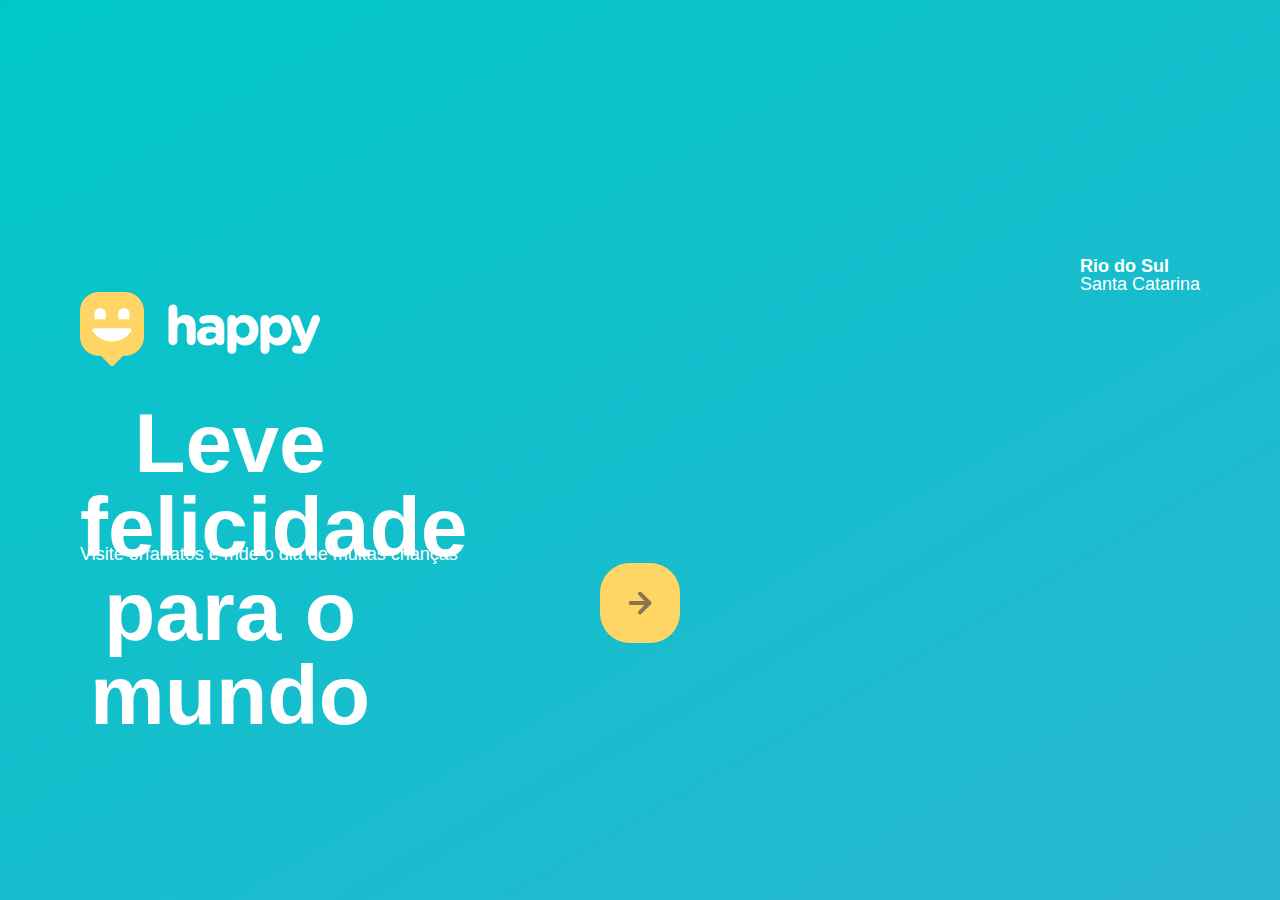
==== index.html @ 0e7934d8 "'initial'" ====
<!DOCTYPE html>
<html lang="pt-br">
<head>
    <meta charset="UTF-8">
    <meta name="viewport" content="width=device-width, initial-scale=1.0">
    <title>Happy</title>

    <link rel="icon" href="./public/images/logo-icon.png">

    <link rel="stylesheet" href="./public/css/main.css">
    <link rel="stylesheet" href="./public/css/animation.css">
    <link rel="stylesheet" href="./public/css/page-landing.css">

    <link href="https://fonts.googleapis.com/css2?family=Nunito+Sans:wght@400;600;800&display=swap" rel="stylesheet">

</head>

<body>
    <div id="page-langind">
        <div id="container">
            <header>
                <img 
                class = "animate-up"
                id = "logo"
                src="./public/images/logo.svg" alt="Logomarca da Happy">
        
                <div class = "location animate-up">
                    <strong>Rio do Sul</strong>
                    <p>Santa Catarina</p>
                </div>
            </header>
        
            <main>
                <h1 class = "animate-up">Leve felicidade para o mundo</h1>
            </main>
        
            <section class = "visit">
                <p class = "animate-up" >Visite orfanatos e mde o dia de muitas crianças</p>
                <a href="#" title="visite os orfanatos" class = "animate-up" >
                    <img src="./public/images/arrow.svg" alt="Ir para o mapa"></a>
            </section>
             
            </header>
        </div>
    </div>
</body>
</html>
---- public/css/main.css ----
*{
    margin: 0;
    padding: 0;
}

body{
    height: 100vh;
    color: white;
}

:root{
    font-size: 62.5%;
}

body,
input, 
button, 
textarea {
    font: 400 1.8rem/1 'Nunito', sans-serif;
}





/* Animações */
---- public/css/animation.css ----
@keyframes Up{
    from {
        opacity: 0;
        transform: translateY(16px);
    }

    to{
        opacity: 1;
        transform: translateY(0);
    }
}

.animate-up {
    animation-name: up;
    animation-duration: 300ms;
    animation-fill-mode: backwards;
}
---- public/css/page-landing.css ----
#page-langind {
    background: linear-gradient(329.54deg, #29b6d1 0%, #00c7c7 100%) no-repeat;

    text-align: center;
    min-height: 100vh;

    display: flex;
}

#container {
    margin: auto;

    width: min(90%, 112rem);
}

.location, 
h1, 
.visit p {
    height: 16vh;
}

#logo {
    animation-delay: 50ms;
}

.location{
    animation-delay: 100ms;
}

main h1 {
    animation-delay: 150ms;
    font-size: clamp(4rem, 8vw, 8.4rem);
}

.visit p {
    animation-delay: 200ms;
}

.visit a {
    width: 8rem;
    height: 8rem;
    background: #ffd666;

    border: none;
    border-radius: 3rem;

    display:flex;
    align-items: center;
    justify-content: center;

    margin:auto;

    transition: background .200ms;

    animation-delay: 250ms;
}



.visit a:hover{
    background: #96feff;
}

/*Desktop version*/

@media (min-width: 760px) {
    header{
        display: flex;
        align-items: center;
        justify-content: space-between;
    }
    .location h1, .visit p {
        height: initial;
        text-align: initial;
    }
    .location {
        text-align:initial;
    }
    main h1{
        font-weight: bold;

        width: min(300px, 80%);
    }
}
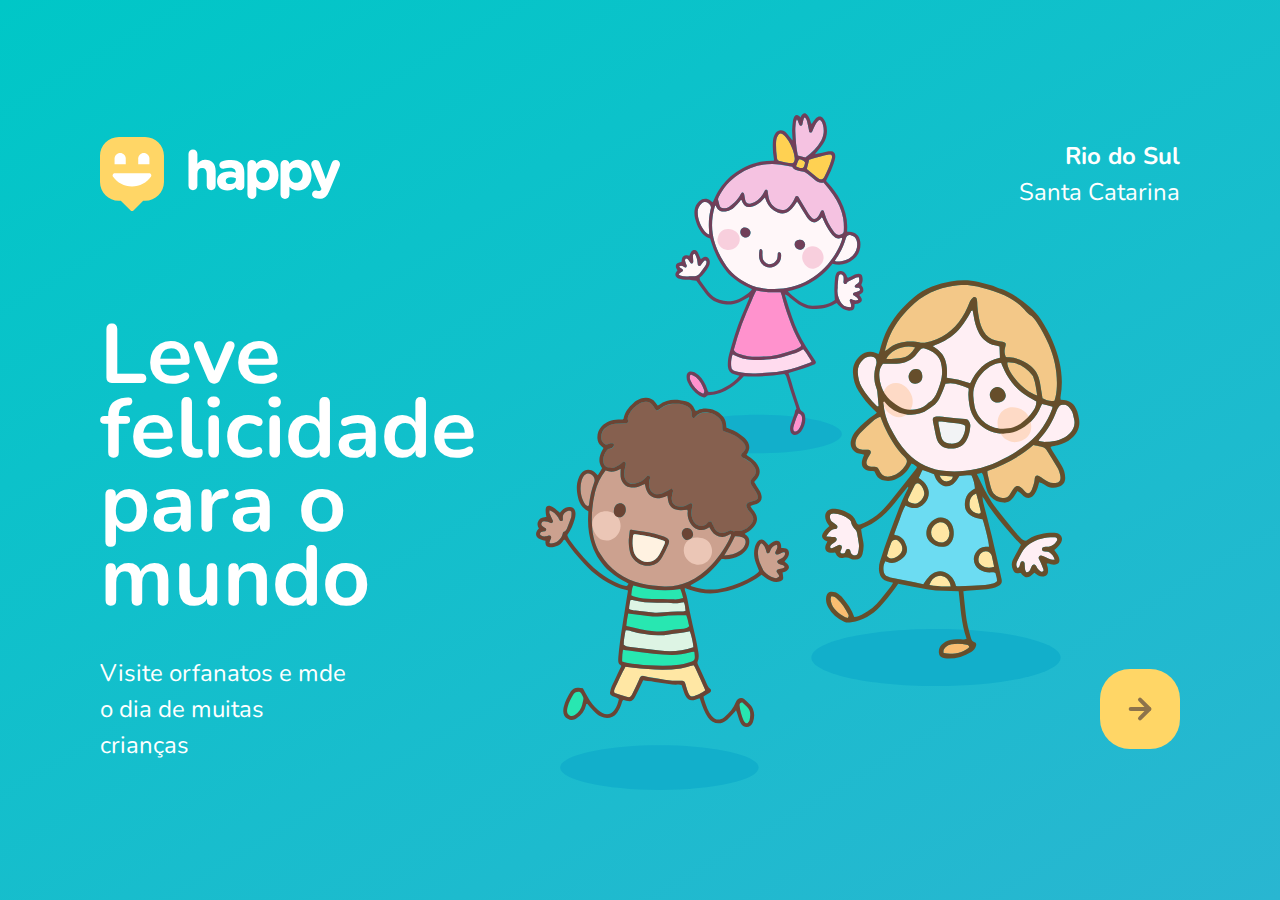
==== commit 369cdbb1: "'2Dia'" ====
--- a/index.html
+++ b/index.html
@@ -11,7 +11,7 @@
     <link rel="stylesheet" href="./public/css/animation.css">
     <link rel="stylesheet" href="./public/css/page-landing.css">
 
-    <link href="https://fonts.googleapis.com/css2?family=Nunito+Sans:wght@400;600;800&display=swap" rel="stylesheet">
+    <link href="https://fonts.googleapis.com/css2?family=Nunito:wght@300;400;600;800&display=swap" rel="stylesheet">
 
 </head>
 
@@ -36,7 +36,7 @@
         
             <section class = "visit">
                 <p class = "animate-up" >Visite orfanatos e mde o dia de muitas crianças</p>
-                <a href="#" title="visite os orfanatos" class = "animate-up" >
+                <a href="orphanages.html" title="visite os orfanatos" class = "animate-up" >
                     <img src="./public/images/arrow.svg" alt="Ir para o mapa"></a>
             </section>
              
--- a/public/css/main.css
+++ b/public/css/main.css
@@ -1,11 +1,13 @@
 *{
     margin: 0;
     padding: 0;
+    box-sizing: border-box;
 }
 
 body{
     height: 100vh;
     color: white;
+    background: #ebf2f5;
 }
 
 :root{
--- a/public/css/animation.css
+++ b/public/css/animation.css
@@ -10,8 +10,37 @@
     }
 }
 
+@keyframes right{
+    from {
+        transform: translateX(-100%)
+    }
+    to{
+        transform:translateX(0);
+    }
+}
+
+@keyframes appear{
+    from{
+        opacity: 0;
+    }
+    to{
+        opacity: 1;
+    }
+}
+
 .animate-up {
     animation-name: up;
     animation-duration: 300ms;
     animation-fill-mode: backwards;
+}
+
+.animate-right{
+    animation-name: right;
+    animation-duration: 300ms;
+}
+
+.animate-appear{
+    animation-name: appear;
+    animation-duration: 300ms;
+    animation-fill-mode: backwards;
 }--- a/public/css/page-landing.css
+++ b/public/css/page-landing.css
@@ -1,5 +1,5 @@
 #page-langind {
-    background: linear-gradient(329.54deg, #29b6d1 0%, #00c7c7 100%) no-repeat;
+    background: linear-gradient(329.54deg, #29b6d1 0%, #00c7c7 100%);
 
     text-align: center;
     min-height: 100vh;
@@ -50,12 +50,10 @@
 
     margin:auto;
 
-    transition: background .200ms;
+    transition: background 200ms;
 
     animation-delay: 250ms;
 }
-
-
 
 .visit a:hover{
     background: #96feff;
@@ -64,22 +62,49 @@
 /*Desktop version*/
 
 @media (min-width: 760px) {
+    #container{
+        padding: 5rem 2rem;
+        background:url(../images/bg.svg) no-repeat 80% / clamp(30rem, 54vw, 56rem);
+    }
+
     header{
         display: flex;
         align-items: center;
         justify-content: space-between;
     }
-    .location h1, .visit p {
+    .location,
+    h1,
+    .visit p {
         height: initial;
         text-align: initial;
     }
     .location {
-        text-align:initial;
+        text-align:right;
+        font-size: 2.4rem;
+        line-height: 1.5;
     }
     main h1{
         font-weight: bold;
+        line-height: 0.88;
+
+        margin: clamp(10% ,9vh, 12%) 0 4rem;
 
         width: min(300px, 80%);
     }
-}
 
+    .visit {
+        display: flex;
+        align-items: center;
+        justify-content:space-between;
+    }
+
+    .visit p {
+        font-size: 2.4rem;
+        line-height:  1.5;
+        width: clamp(20rem, 20vw, 30rem);
+    }
+
+    .visit a {
+        margin:initial;
+    }
+}